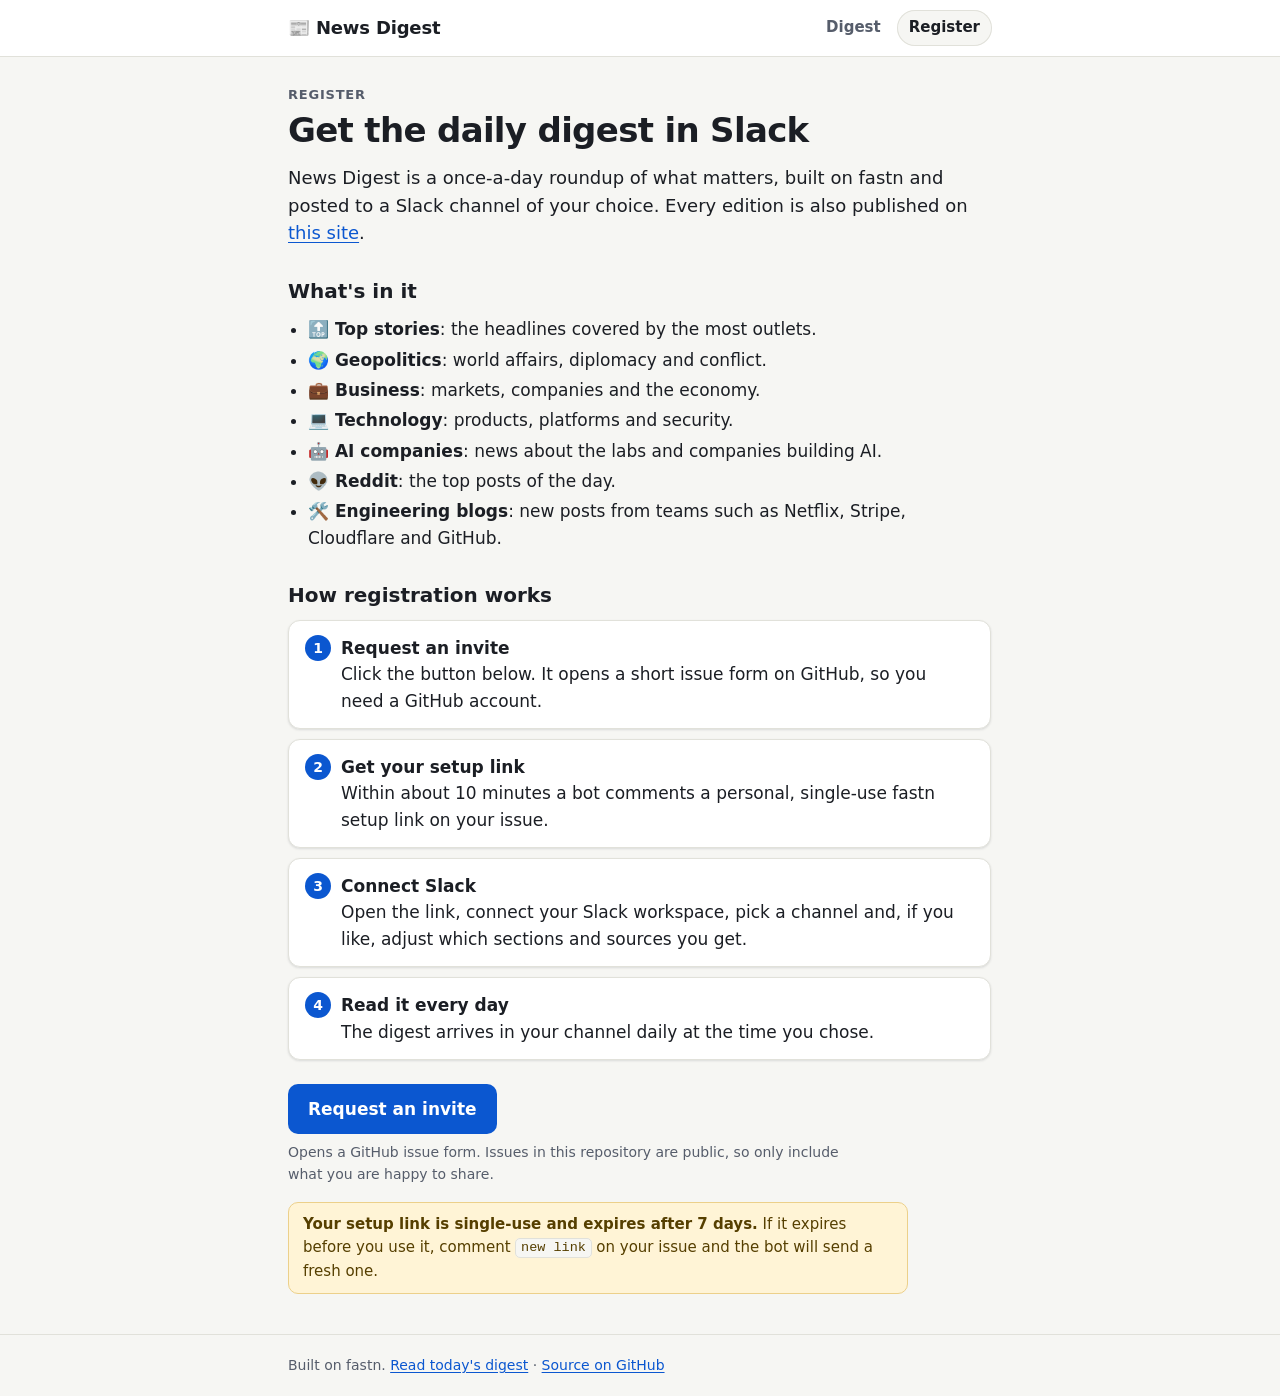
==== docs/register.html @ cec1615c "Scaffold news digest site, data contract and registration form Static GitHub Pages site in docs/ tha" ====
<!doctype html>
<html lang="en">
<head>
  <meta charset="utf-8">
  <meta name="viewport" content="width=device-width, initial-scale=1">
  <meta name="color-scheme" content="light dark">
  <meta name="description" content="Register to get the daily News Digest delivered to a Slack channel of your choice.">
  <title>Register · News Digest</title>
  <link rel="icon" href="data:image/svg+xml,%3Csvg xmlns='http://www.w3.org/2000/svg' viewBox='0 0 100 100'%3E%3Ctext y='.9em' font-size='90'%3E%F0%9F%93%B0%3C/text%3E%3C/svg%3E">
  <link rel="stylesheet" href="style.css">
</head>
<body>
  <a class="skip-link" href="#main">Skip to content</a>

  <header class="site-header">
    <div class="wrap header-inner">
      <a class="brand" href="./"><span aria-hidden="true">📰</span> News Digest</a>
      <nav aria-label="Primary">
        <ul class="nav">
          <li><a href="./">Digest</a></li>
          <li><a href="register.html" aria-current="page">Register</a></li>
        </ul>
      </nav>
    </div>
  </header>

  <main id="main" class="wrap prose" tabindex="-1">
    <div class="page-head">
      <p class="eyebrow">Register</p>
      <h1>Get the daily digest in Slack</h1>
      <p class="lead">News Digest is a once-a-day roundup of what matters, built on fastn and posted to a Slack channel of your choice. Every edition is also published on <a href="./">this site</a>.</p>
    </div>

    <h2>What's in it</h2>
    <ul class="section-list">
      <li><strong>🔝 Top stories</strong>: the headlines covered by the most outlets.</li>
      <li><strong>🌍 Geopolitics</strong>: world affairs, diplomacy and conflict.</li>
      <li><strong>💼 Business</strong>: markets, companies and the economy.</li>
      <li><strong>💻 Technology</strong>: products, platforms and security.</li>
      <li><strong>🤖 AI companies</strong>: news about the labs and companies building AI.</li>
      <li><strong>👽 Reddit</strong>: the top posts of the day.</li>
      <li><strong>🛠️ Engineering blogs</strong>: new posts from teams such as Netflix, Stripe, Cloudflare and GitHub.</li>
    </ul>

    <h2>How registration works</h2>
    <ol class="steps">
      <li>
        <strong>Request an invite</strong>
        Click the button below. It opens a short issue form on GitHub, so you need a GitHub account.
      </li>
      <li>
        <strong>Get your setup link</strong>
        Within about 10 minutes a bot comments a personal, single-use fastn setup link on your issue.
      </li>
      <li>
        <strong>Connect Slack</strong>
        Open the link, connect your Slack workspace, pick a channel and, if you like, adjust which sections and sources you get.
      </li>
      <li>
        <strong>Read it every day</strong>
        The digest arrives in your channel daily at the time you chose.
      </li>
    </ol>

    <div class="cta">
      <a class="btn" href="https://github.com/Waqas-Shah-42-fastn/news-digest/issues/new?template=register.yml">Request an invite</a>
      <p class="muted small">Opens a GitHub issue form. Issues in this repository are public, so only include what you are happy to share.</p>
    </div>

    <p class="banner" role="note"><strong>Your setup link is single-use and expires after 7 days.</strong> If it expires before you use it, comment <code>new link</code> on your issue and the bot will send a fresh one.</p>
  </main>

  <footer class="site-footer">
    <div class="wrap">
      <p>Built on fastn. <a href="./">Read today's digest</a> · <a href="https://github.com/Waqas-Shah-42-fastn/news-digest">Source on GitHub</a></p>
    </div>
  </footer>
</body>
</html>
---- docs/style.css ----
/* News Digest: shared styles for index.html and register.html */

:root {
  color-scheme: light dark;

  --bg: #f6f6f3;
  --surface: #ffffff;
  --text: #1b1e24;
  --muted: #565d6b;
  --border: #e1e1da;
  --accent: #0b57d0;
  --accent-hover: #0842a0;
  --on-accent: #ffffff;
  --badge-bg: #e7effd;
  --badge-text: #0b3d91;
  --banner-bg: #fff4d6;
  --banner-border: #ecd08a;
  --banner-text: #563f00;
  --error-bg: #fdecec;
  --error-border: #f2b8b8;
  --error-text: #7f1d1d;
  --overview-edge: #0b57d0;
  --shadow: 0 1px 2px rgba(16, 24, 40, 0.05), 0 1px 3px rgba(16, 24, 40, 0.07);

  --radius: 12px;
  --font: system-ui, -apple-system, "Segoe UI", Roboto, "Helvetica Neue", Arial, "Noto Sans", sans-serif,
    "Apple Color Emoji", "Segoe UI Emoji";
}

@media (prefers-color-scheme: dark) {
  :root {
    --bg: #0f1115;
    --surface: #181b21;
    --text: #e7e9ee;
    --muted: #a5acb9;
    --border: #2b3039;
    --accent: #8ab4f8;
    --accent-hover: #aecbfa;
    --on-accent: #0f1115;
    --badge-bg: #1f2d45;
    --badge-text: #c6d8fb;
    --banner-bg: #33290d;
    --banner-border: #5e4b17;
    --banner-text: #f5dd9a;
    --error-bg: #351818;
    --error-border: #6b2a2a;
    --error-text: #f8c4c4;
    --overview-edge: #8ab4f8;
    --shadow: none;
  }
}

*,
*::before,
*::after {
  box-sizing: border-box;
}

html {
  -webkit-text-size-adjust: 100%;
  text-size-adjust: 100%;
}

body {
  margin: 0;
  background: var(--bg);
  color: var(--text);
  font-family: var(--font);
  font-size: 1.0625rem;
  line-height: 1.55;
  min-height: 100vh;
  display: flex;
  flex-direction: column;
}

main {
  flex: 1;
  outline: none;
}

a {
  color: var(--accent);
  text-underline-offset: 0.15em;
}

a:hover {
  color: var(--accent-hover);
}

:focus-visible {
  outline: 3px solid var(--accent);
  outline-offset: 2px;
  border-radius: 4px;
}

h1,
h2,
h3 {
  line-height: 1.25;
  margin: 0;
}

h1:focus,
h2:focus {
  outline: none;
}

.wrap {
  width: 100%;
  max-width: 46rem;
  margin: 0 auto;
  padding: 0 16px;
}

.muted {
  color: var(--muted);
}

.small {
  font-size: 0.875rem;
}

.visually-hidden {
  position: absolute !important;
  width: 1px;
  height: 1px;
  padding: 0;
  margin: -1px;
  overflow: hidden;
  clip: rect(0, 0, 0, 0);
  white-space: nowrap;
  border: 0;
}

.skip-link {
  position: absolute;
  left: 16px;
  top: -100px;
  z-index: 10;
  padding: 0.5rem 0.875rem;
  background: var(--surface);
  color: var(--text);
  border: 2px solid var(--accent);
  border-radius: 8px;
  font-weight: 600;
}

.skip-link:focus {
  top: 8px;
}

/* ---------- header / footer ---------- */

.site-header {
  background: var(--surface);
  border-bottom: 1px solid var(--border);
}

.header-inner {
  display: flex;
  align-items: center;
  justify-content: space-between;
  gap: 0.75rem;
  flex-wrap: wrap;
  min-height: 3.5rem;
  padding-top: 0.5rem;
  padding-bottom: 0.5rem;
}

.brand {
  color: var(--text);
  font-weight: 700;
  font-size: 1.125rem;
  text-decoration: none;
  letter-spacing: -0.01em;
}

.brand:hover {
  color: var(--text);
}

.nav {
  display: flex;
  gap: 0.25rem;
  list-style: none;
  margin: 0;
  padding: 0;
}

.nav a {
  display: inline-block;
  padding: 0.375rem 0.75rem;
  border-radius: 999px;
  color: var(--muted);
  font-weight: 600;
  font-size: 0.9375rem;
  text-decoration: none;
}

.nav a:hover {
  color: var(--text);
  background: var(--bg);
}

.nav a[aria-current="page"] {
  color: var(--text);
  background: var(--bg);
  box-shadow: inset 0 0 0 1px var(--border);
}

.site-footer {
  margin-top: 2.5rem;
  border-top: 1px solid var(--border);
  color: var(--muted);
  font-size: 0.875rem;
}

.site-footer p {
  margin: 1.25rem 0;
}

/* ---------- toolbar / status ---------- */

.toolbar {
  display: flex;
  align-items: center;
  gap: 0.5rem;
  flex-wrap: wrap;
  margin: 1.25rem 0 0.25rem;
}

.toolbar[hidden] {
  display: none;
}

.toolbar label {
  font-weight: 600;
  font-size: 0.9375rem;
}

select {
  font: inherit;
  font-size: 0.9375rem;
  color: var(--text);
  background: var(--surface);
  border: 1px solid var(--border);
  border-radius: 8px;
  padding: 0.4rem 0.6rem;
  max-width: 100%;
}

.status {
  color: var(--muted);
  margin: 1rem 0;
}

.status:empty {
  margin: 0;
}

/* ---------- digest ---------- */

.digest-head {
  margin: 1.25rem 0 1rem;
}

.eyebrow {
  margin: 0 0 0.25rem;
  color: var(--muted);
  font-size: 0.8125rem;
  font-weight: 600;
  letter-spacing: 0.06em;
  text-transform: uppercase;
}

.digest-head h1,
.page-head h1 {
  font-size: clamp(1.5rem, 1.1rem + 2vw, 2.125rem);
  letter-spacing: -0.02em;
}

.digest-head p.muted {
  margin: 0.375rem 0 0;
  font-size: 0.9375rem;
}

.card {
  background: var(--surface);
  border: 1px solid var(--border);
  border-radius: var(--radius);
  box-shadow: var(--shadow);
  padding: 1rem 1.125rem;
  margin: 1rem 0;
}

.card h2 {
  font-size: 1.125rem;
}

.section-head {
  display: flex;
  align-items: baseline;
  justify-content: space-between;
  gap: 0.75rem;
  margin-bottom: 0.25rem;
}

.count {
  color: var(--muted);
  font-size: 0.8125rem;
  font-weight: 500;
  white-space: nowrap;
}

.items {
  list-style: none;
  margin: 0;
  padding: 0;
}

.item {
  padding: 0.75rem 0;
}

.item + .item {
  border-top: 1px solid var(--border);
}

.item:last-child {
  padding-bottom: 0.25rem;
}

.headline {
  color: var(--text);
  font-weight: 600;
  text-decoration: none;
  overflow-wrap: anywhere;
}

a.headline:hover {
  color: var(--accent);
  text-decoration: underline;
}

a.headline:visited {
  color: var(--muted);
}

.meta {
  display: flex;
  flex-wrap: wrap;
  align-items: center;
  gap: 0.25rem 0.5rem;
  margin-top: 0.25rem;
  color: var(--muted);
  font-size: 0.875rem;
}

.meta .source + time::before {
  content: "·";
  margin-right: 0.5rem;
}

.badge {
  display: inline-block;
  padding: 0.0625rem 0.5rem;
  border-radius: 999px;
  background: var(--badge-bg);
  color: var(--badge-text);
  font-size: 0.75rem;
  font-weight: 700;
  line-height: 1.6;
}

.empty {
  margin: 0.5rem 0 0.25rem;
  color: var(--muted);
  font-style: italic;
}

.overview {
  border-left: 4px solid var(--overview-edge);
}

.overview ul {
  margin: 0.5rem 0 0;
  padding-left: 1.25rem;
}

.overview li {
  margin: 0.375rem 0;
}

.banner {
  margin: 1rem 0 0;
  padding: 0.625rem 0.875rem;
  background: var(--banner-bg);
  color: var(--banner-text);
  border: 1px solid var(--banner-border);
  border-radius: 10px;
  font-size: 0.9375rem;
}

.error {
  background: var(--error-bg);
  border-color: var(--error-border);
  color: var(--error-text);
}

.error .muted {
  color: inherit;
  opacity: 0.85;
  overflow-wrap: anywhere;
}

.error-title {
  font-size: 1.125rem;
}

.error-actions {
  display: flex;
  align-items: center;
  flex-wrap: wrap;
  gap: 0.75rem;
  margin-bottom: 0.25rem;
}

.error a {
  color: inherit;
}

.notice {
  padding: 1rem;
  border: 1px solid var(--border);
  border-radius: var(--radius);
  background: var(--surface);
}

/* ---------- buttons ---------- */

.btn {
  display: inline-flex;
  align-items: center;
  gap: 0.5rem;
  padding: 0.75rem 1.25rem;
  border: 0;
  border-radius: 10px;
  background: var(--accent);
  color: var(--on-accent);
  font: inherit;
  font-weight: 700;
  text-decoration: none;
  cursor: pointer;
}

.btn:hover {
  background: var(--accent-hover);
  color: var(--on-accent);
}

.btn-small {
  padding: 0.45rem 0.9rem;
  font-size: 0.9375rem;
}

/* ---------- register page ---------- */

.page-head {
  margin: 1.75rem 0 0.5rem;
}

.lead {
  font-size: 1.125rem;
  margin: 0.75rem 0 0;
}

.prose h2 {
  font-size: 1.25rem;
  margin: 2rem 0 0.75rem;
}

.prose p,
.prose li {
  max-width: 65ch;
}

.section-list {
  margin: 0;
  padding-left: 1.25rem;
}

.section-list li {
  margin: 0.25rem 0;
}

.steps {
  list-style: none;
  counter-reset: step;
  margin: 0;
  padding: 0;
}

.steps li {
  counter-increment: step;
  position: relative;
  padding: 0.875rem 1rem 0.875rem 3.25rem;
  margin: 0.625rem 0;
  background: var(--surface);
  border: 1px solid var(--border);
  border-radius: var(--radius);
  box-shadow: var(--shadow);
}

.steps li::before {
  content: counter(step);
  position: absolute;
  left: 1rem;
  top: 0.875rem;
  width: 1.625rem;
  height: 1.625rem;
  border-radius: 50%;
  background: var(--accent);
  color: var(--on-accent);
  font-weight: 700;
  font-size: 0.875rem;
  line-height: 1.625rem;
  text-align: center;
}

.steps strong {
  display: block;
}

.cta {
  margin: 1.5rem 0 0.5rem;
}

.cta p {
  margin: 0.5rem 0 0;
}

kbd,
code {
  font-family: ui-monospace, SFMono-Regular, Menlo, Consolas, monospace;
  font-size: 0.9em;
  padding: 0.1em 0.35em;
  border-radius: 5px;
  background: var(--bg);
  border: 1px solid var(--border);
}

@media (max-width: 480px) {
  body {
    font-size: 1rem;
  }

  .card {
    padding: 0.875rem 0.875rem;
  }

  .steps li {
    padding-left: 3rem;
  }
}
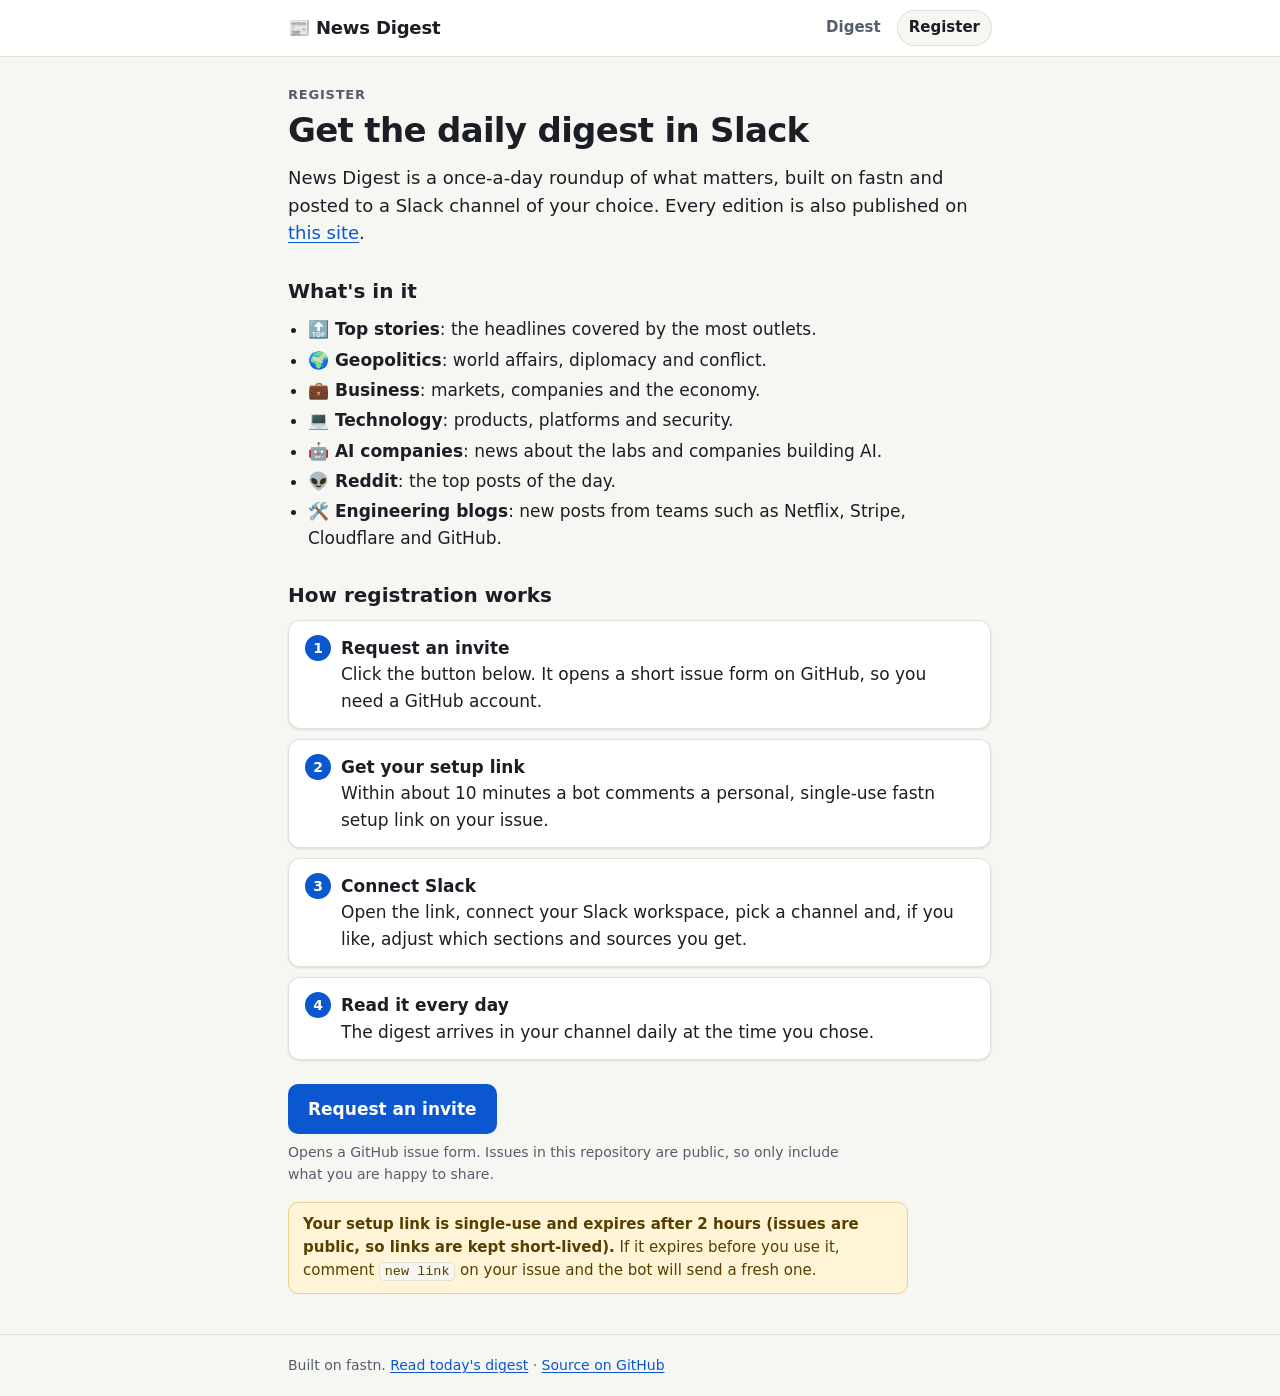
==== commit e20e0a47: "Setup links now expire after 2 hours Co-Authored-By: Claude Opus 5.5 <noreply@anthropic.com>" ====
--- a/docs/register.html
+++ b/docs/register.html
@@ -67,7 +67,7 @@
       <p class="muted small">Opens a GitHub issue form. Issues in this repository are public, so only include what you are happy to share.</p>
     </div>
 
-    <p class="banner" role="note"><strong>Your setup link is single-use and expires after 7 days.</strong> If it expires before you use it, comment <code>new link</code> on your issue and the bot will send a fresh one.</p>
+    <p class="banner" role="note"><strong>Your setup link is single-use and expires after 2 hours (issues are public, so links are kept short-lived).</strong> If it expires before you use it, comment <code>new link</code> on your issue and the bot will send a fresh one.</p>
   </main>
 
   <footer class="site-footer">
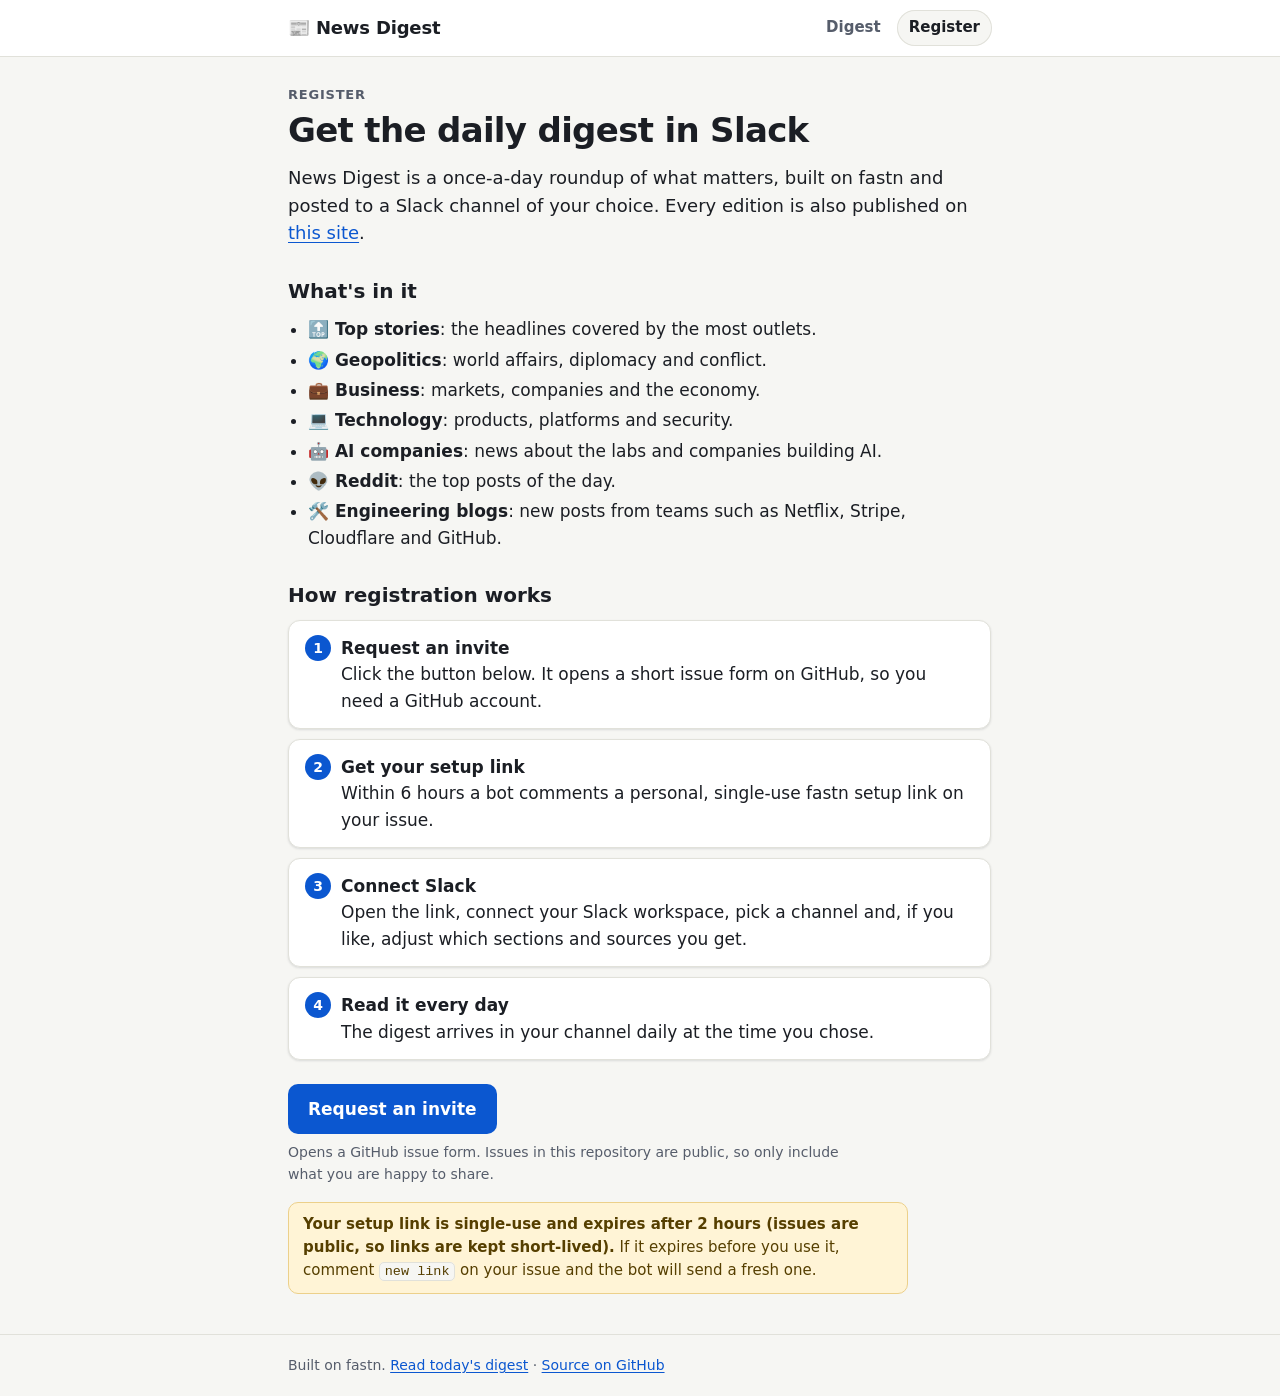
==== commit a221f0ac: "Registration links now come within 6 hours (checks every 6 h instead of 10 min) Co-Authored-By: Clau" ====
--- a/docs/register.html
+++ b/docs/register.html
@@ -50,7 +50,7 @@
       </li>
       <li>
         <strong>Get your setup link</strong>
-        Within about 10 minutes a bot comments a personal, single-use fastn setup link on your issue.
+        Within 6 hours a bot comments a personal, single-use fastn setup link on your issue.
       </li>
       <li>
         <strong>Connect Slack</strong>
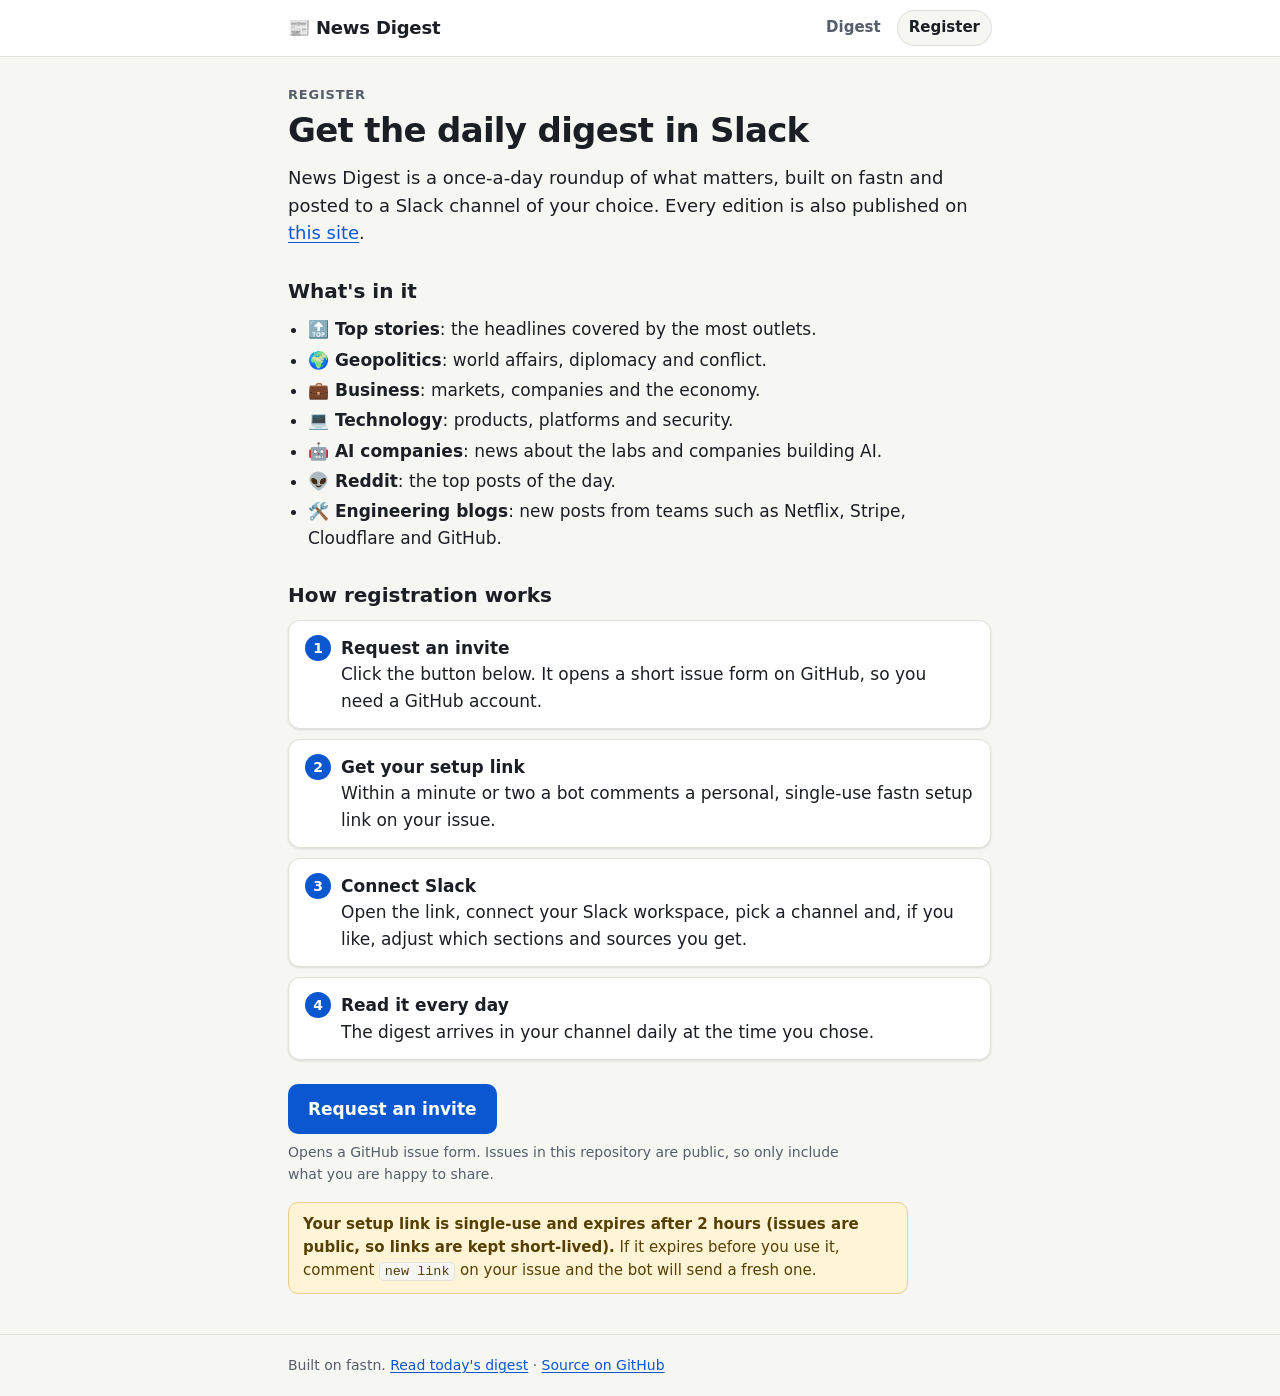
==== commit d4a435e3: "Registration: links within a minute or two via the relay; only comments starting with 'new link' ask" ====
--- a/docs/register.html
+++ b/docs/register.html
@@ -50,7 +50,7 @@
       </li>
       <li>
         <strong>Get your setup link</strong>
-        Within 6 hours a bot comments a personal, single-use fastn setup link on your issue.
+        Within a minute or two a bot comments a personal, single-use fastn setup link on your issue.
       </li>
       <li>
         <strong>Connect Slack</strong>
